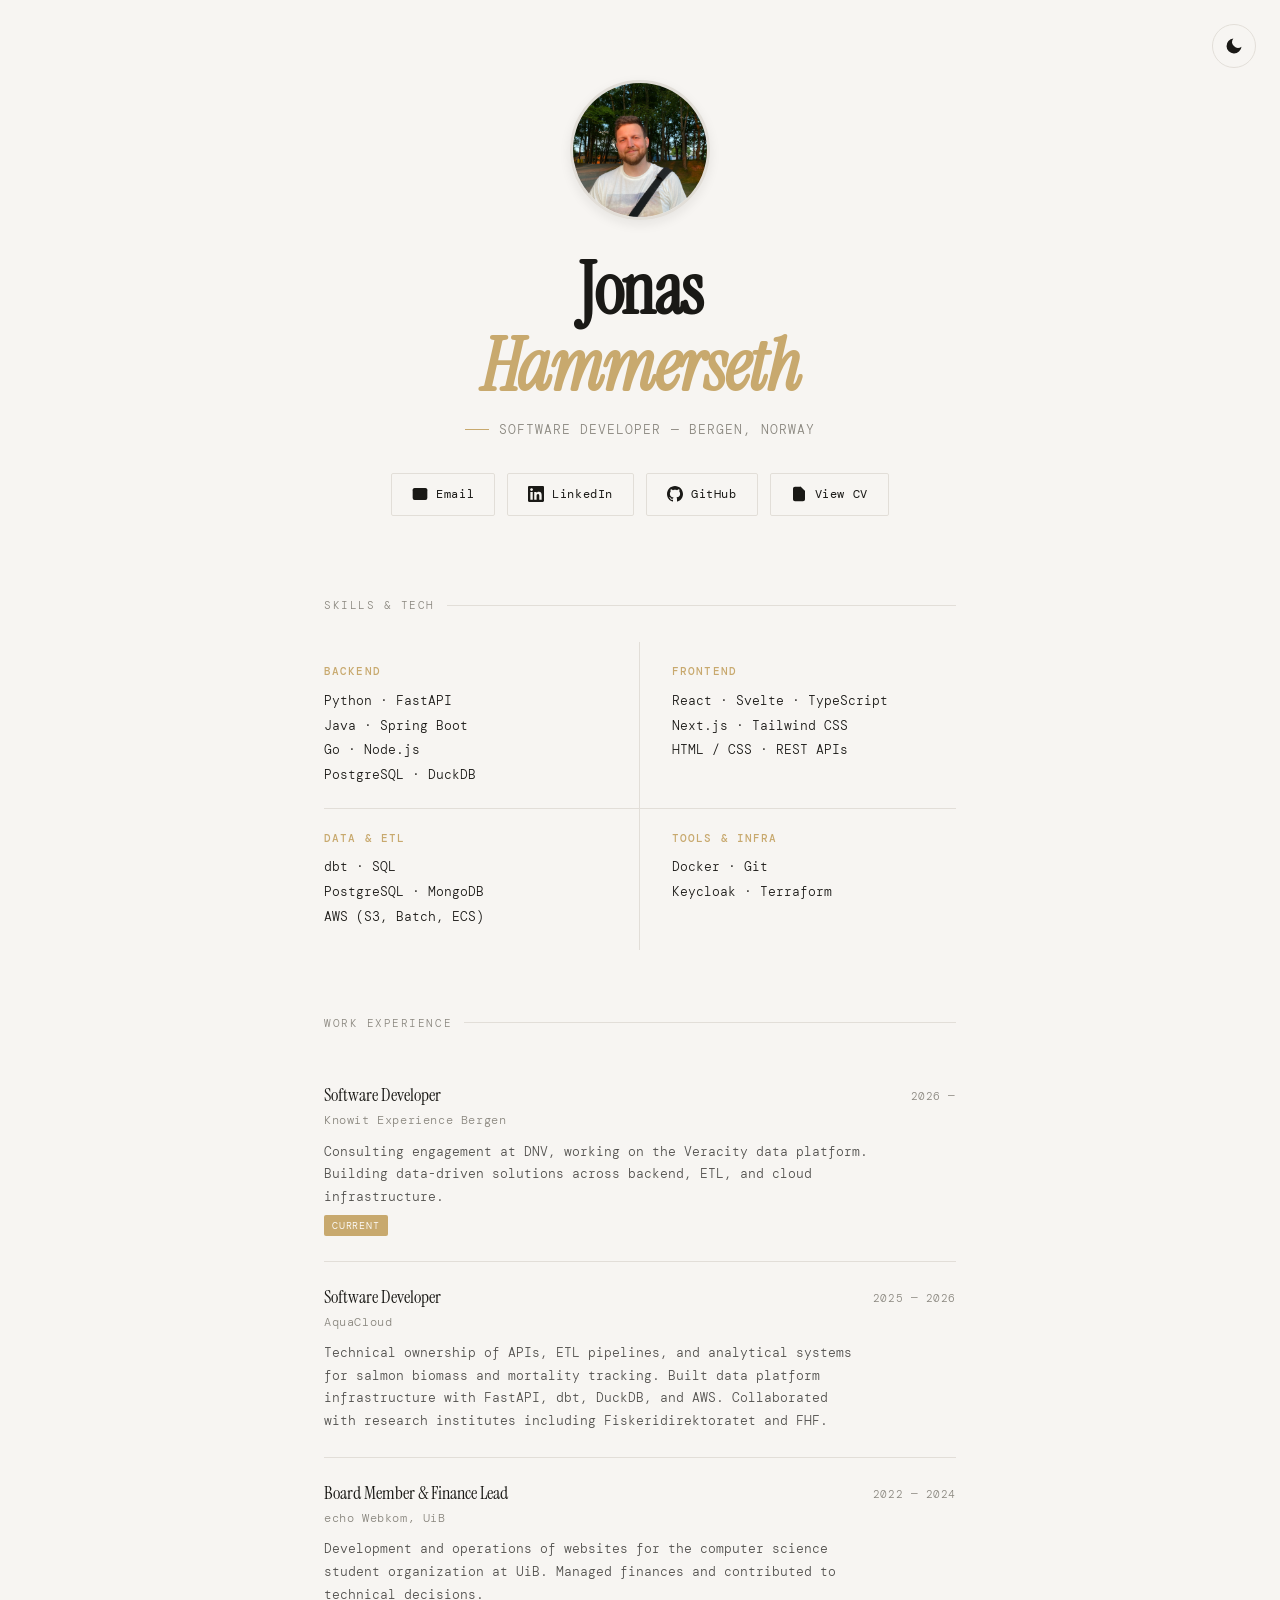
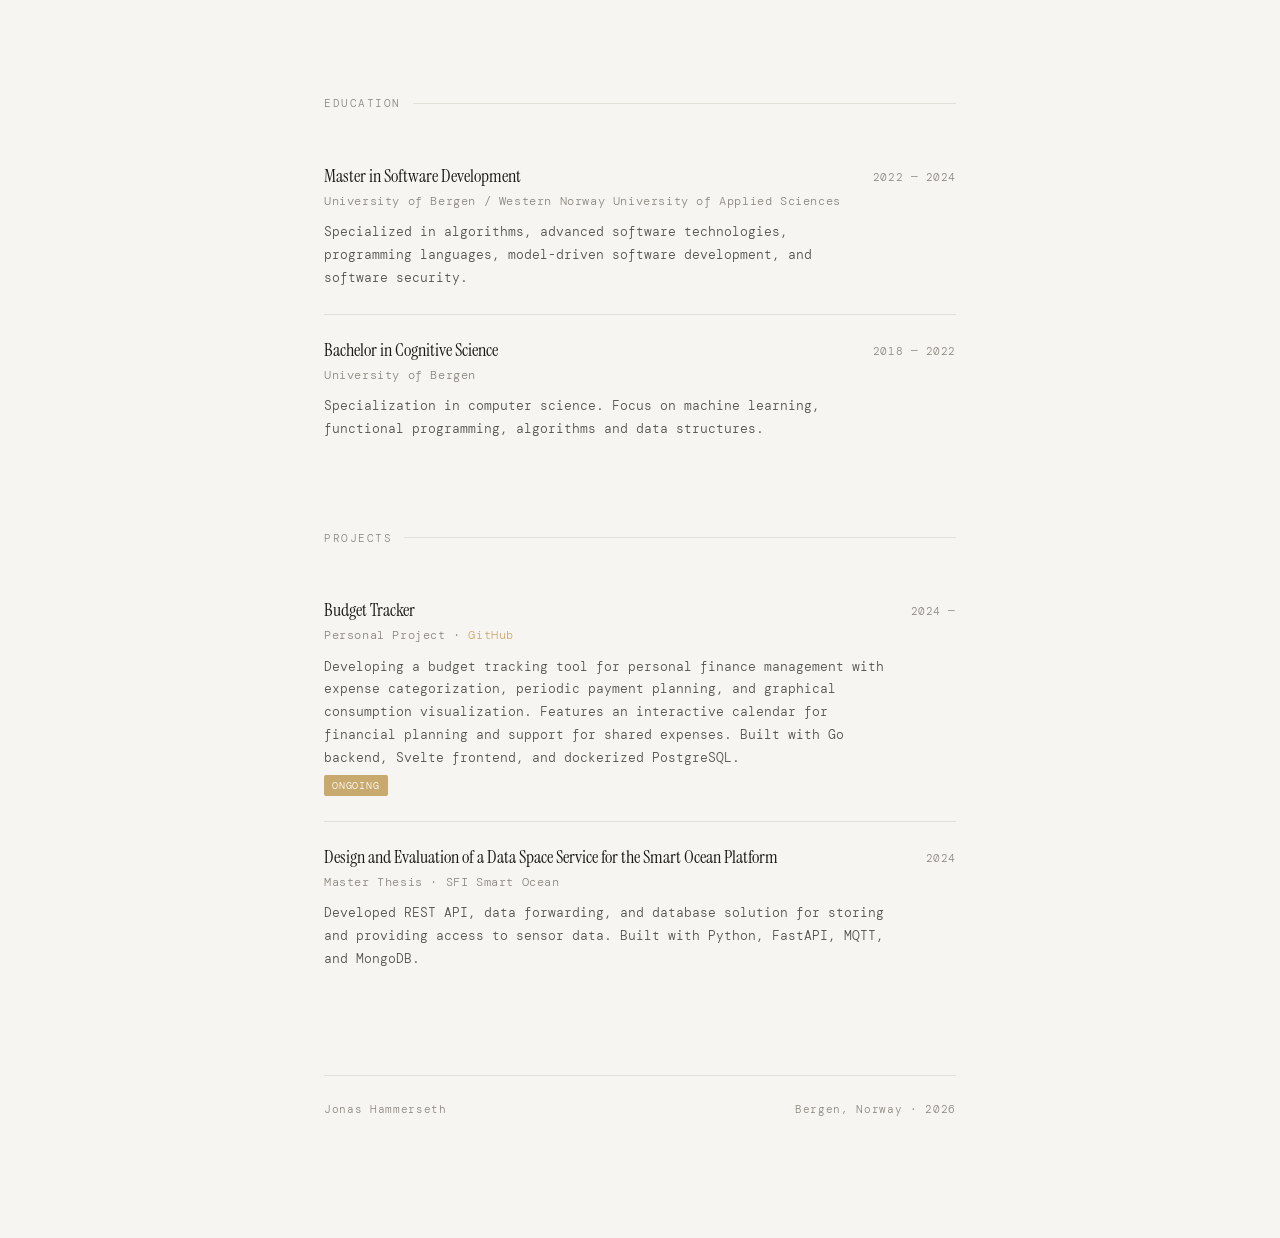
==== index.html @ 769229e8 "Initial portfolio setup - Add responsive portfolio page with dark mode - Include CV viewer page - Ad" ====
<!DOCTYPE html>
<html lang="en">
<head>
  <meta charset="UTF-8" />
  <meta name="viewport" content="width=device-width, initial-scale=1.0"/>
  <title>Jonas Hammerseth — Software Developer</title>
  <link rel="preconnect" href="https://fonts.googleapis.com">
  <link rel="preconnect" href="https://fonts.gstatic.com" crossorigin>
  <link href="https://fonts.googleapis.com/css2?family=Instrument+Serif:ital@0;1&family=DM+Mono:wght@300;400;500&display=swap" rel="stylesheet">
  <style>
    *, *::before, *::after { box-sizing: border-box; margin: 0; padding: 0; }

    :root {
      --bg: #F7F5F2;
      --ink: #1A1916;
      --muted: #8A877F;
      --accent: #C8A96E;
      --line: #E2DED8;
    }

    [data-theme="dark"] {
      --bg: #1A1916;
      --ink: #F7F5F2;
      --muted: #A8A49A;
      --accent: #D4B57F;
      --line: #2F2D28;
    }

    html { scroll-behavior: smooth; }

    body {
      background: var(--bg);
      color: var(--ink);
      font-family: 'DM Mono', monospace;
      font-weight: 300;
      font-size: 14px;
      line-height: 1.7;
      min-height: 100vh;
      transition: background 0.3s, color 0.3s;
    }

    /* ── Layout ── */
    .page {
      max-width: 680px;
      margin: 0 auto;
      padding: 80px 24px 120px;
    }

    /* ── Header ── */
    header {
      margin-bottom: 80px;
      opacity: 0;
      animation: fadeUp 0.7s ease forwards;
      text-align: center;
    }

    .profile-photo {
      width: 140px;
      height: 140px;
      border-radius: 50%;
      object-fit: cover;
      margin: 0 auto 32px;
      display: block;
      border: 3px solid var(--line);
      box-shadow: 0 4px 12px rgba(26, 25, 22, 0.08);
    }

    .name {
      font-family: 'Instrument Serif', serif;
      font-size: clamp(2.8rem, 8vw, 4.5rem);
      line-height: 1.05;
      letter-spacing: -0.02em;
      color: var(--ink);
      margin-bottom: 16px;
    }

    .name em {
      font-style: italic;
      color: var(--accent);
    }

    .tagline {
      color: var(--muted);
      font-size: 13px;
      letter-spacing: 0.08em;
      text-transform: uppercase;
    }

    .tagline span {
      display: inline-block;
      width: 24px;
      height: 1px;
      background: var(--accent);
      vertical-align: middle;
      margin: 0 10px 2px 0;
    }

    .contact-buttons {
      display: flex;
      gap: 12px;
      justify-content: center;
      flex-wrap: wrap;
      margin-top: 32px;
    }

    .contact-btn {
      text-decoration: none;
      color: var(--ink);
      background: transparent;
      border: 1px solid var(--line);
      padding: 10px 20px;
      font-size: 12px;
      letter-spacing: 0.05em;
      transition: all 0.2s;
      border-radius: 2px;
      font-family: 'DM Mono', monospace;
      font-weight: 400;
      display: flex;
      align-items: center;
      gap: 8px;
    }

    .contact-btn svg {
      width: 16px;
      height: 16px;
      fill: currentColor;
    }

    .contact-btn:hover {
      border-color: var(--accent);
      background: var(--accent);
      color: white;
    }

    /* ── Sections ── */
    section {
      margin-bottom: 64px;
      opacity: 0;
      animation: fadeUp 0.7s ease forwards;
    }

    section:nth-child(2) { animation-delay: 0.1s; }
    section:nth-child(3) { animation-delay: 0.2s; }
    section:nth-child(4) { animation-delay: 0.3s; }
    section:nth-child(5) { animation-delay: 0.4s; }
    section:nth-child(6) { animation-delay: 0.5s; }

    .section-label {
      font-size: 11px;
      letter-spacing: 0.14em;
      text-transform: uppercase;
      color: var(--muted);
      margin-bottom: 28px;
      display: flex;
      align-items: center;
      gap: 12px;
    }

    .section-label::after {
      content: '';
      flex: 1;
      height: 1px;
      background: var(--line);
    }

    /* ── Skills ── */
    .skills-grid {
      display: grid;
      grid-template-columns: 1fr 1fr;
      gap: 0;
    }

    .skill-group {
      padding: 20px 0;
      border-bottom: 1px solid var(--line);
    }

    .skill-group:nth-child(odd) {
      padding-right: 32px;
      border-right: 1px solid var(--line);
    }

    .skill-group:nth-child(even) {
      padding-left: 32px;
    }

    .skill-group:last-child,
    .skill-group:nth-last-child(2):nth-child(odd) {
      border-bottom: none;
    }

    .skill-category {
      font-size: 11px;
      letter-spacing: 0.1em;
      text-transform: uppercase;
      color: var(--accent);
      margin-bottom: 8px;
      font-weight: 500;
    }

    .skill-list {
      color: var(--ink);
      font-size: 13px;
      line-height: 1.9;
    }

    /* ── Experience ── */
    .job {
      padding: 24px 0;
      border-bottom: 1px solid var(--line);
      display: grid;
      grid-template-columns: 1fr auto;
      gap: 16px;
      align-start: start;
    }

    .job:last-child { border-bottom: none; }

    .job-title {
      font-family: 'Instrument Serif', serif;
      font-size: 1.15rem;
      color: var(--ink);
      margin-bottom: 2px;
      line-height: 1.3;
    }

    .job-company {
      color: var(--muted);
      font-size: 12px;
      letter-spacing: 0.05em;
      margin-bottom: 10px;
    }

    .job-desc {
      font-size: 13px;
      color: var(--ink);
      opacity: 0.75;
      line-height: 1.75;
    }

    .job-date {
      font-size: 11px;
      color: var(--muted);
      letter-spacing: 0.05em;
      white-space: nowrap;
      text-align: right;
      padding-top: 3px;
    }

    .job-badge {
      display: inline-block;
      font-size: 10px;
      letter-spacing: 0.08em;
      text-transform: uppercase;
      background: var(--accent);
      color: white;
      padding: 2px 8px;
      border-radius: 2px;
      margin-top: 6px;
    }

    /* ── Footer ── */
    footer {
      margin-top: 80px;
      padding-top: 24px;
      border-top: 1px solid var(--line);
      color: var(--muted);
      font-size: 11px;
      letter-spacing: 0.06em;
      display: flex;
      justify-content: space-between;
      opacity: 0;
      animation: fadeUp 0.7s ease 0.4s forwards;
    }

    /* ── Theme Toggle ── */
    .theme-toggle {
      position: fixed;
      top: 24px;
      right: 24px;
      width: 44px;
      height: 44px;
      border-radius: 50%;
      background: var(--bg);
      border: 1px solid var(--line);
      cursor: pointer;
      display: flex;
      align-items: center;
      justify-content: center;
      transition: all 0.3s;
      z-index: 1000;
    }

    .theme-toggle:hover {
      border-color: var(--accent);
      background: var(--accent);
    }

    .theme-toggle svg {
      width: 20px;
      height: 20px;
      transition: fill 0.3s, stroke 0.3s;
    }

    .theme-toggle .sun {
      stroke: var(--ink);
      fill: none;
    }

    .theme-toggle .moon {
      fill: var(--ink);
      stroke: none;
    }

    .theme-toggle:hover .sun {
      stroke: white;
    }

    .theme-toggle:hover .moon {
      fill: white;
    }

    .theme-toggle .sun { display: none; }
    .theme-toggle .moon { display: block; }

    [data-theme="dark"] .theme-toggle .sun { display: block; }
    [data-theme="dark"] .theme-toggle .moon { display: none; }

    /* ── Animation ── */
    @keyframes fadeUp {
      from { opacity: 0; transform: translateY(16px); }
      to   { opacity: 1; transform: translateY(0); }
    }

    /* ── Responsive ── */
    @media (max-width: 520px) {
      .skills-grid { grid-template-columns: 1fr; }
      .skill-group:nth-child(odd) { border-right: none; padding-right: 0; }
      .skill-group:nth-child(even) { padding-left: 0; }
      .skill-group:nth-last-child(2) { border-bottom: 1px solid var(--line); }
      .job { grid-template-columns: 1fr; }
      .job-date { text-align: left; }
    }
  </style>
</head>
<body>
<button class="theme-toggle" aria-label="Toggle theme">
  <svg class="sun" viewBox="0 0 24 24" fill="none" stroke-width="2" stroke-linecap="round">
    <circle cx="12" cy="12" r="5"/>
    <line x1="12" y1="1" x2="12" y2="3"/>
    <line x1="12" y1="21" x2="12" y2="23"/>
    <line x1="4.22" y1="4.22" x2="5.64" y2="5.64"/>
    <line x1="18.36" y1="18.36" x2="19.78" y2="19.78"/>
    <line x1="1" y1="12" x2="3" y2="12"/>
    <line x1="21" y1="12" x2="23" y2="12"/>
    <line x1="4.22" y1="19.78" x2="5.64" y2="18.36"/>
    <line x1="18.36" y1="5.64" x2="19.78" y2="4.22"/>
  </svg>
  <svg class="moon" viewBox="0 0 24 24" fill="none">
    <path d="M21 12.79A9 9 0 1 1 11.21 3 7 7 0 0 0 21 12.79z"/>
  </svg>
</button>
<div class="page">

  <header>
    <img src="profile.jpg" alt="Jonas Hammerseth" class="profile-photo">
    <h1 class="name">Jonas<br><em>Hammerseth</em></h1>
    <p class="tagline"><span></span>Software Developer — Bergen, Norway</p>
    <div class="contact-buttons">
      <a href="mailto:jkhammerseth@gmail.com" class="contact-btn">
        <svg viewBox="0 0 24 24" fill="none" stroke="currentColor" stroke-width="2" stroke-linecap="round" stroke-linejoin="round">
          <path d="M4 4h16c1.1 0 2 .9 2 2v12c0 1.1-.9 2-2 2H4c-1.1 0-2-.9-2-2V6c0-1.1.9-2 2-2z"/>
          <polyline points="22,6 12,13 2,6"/>
        </svg>
        Email
      </a>
      <a href="https://linkedin.com/in/jonas-hammerseth-645684163/" target="_blank" class="contact-btn">
        <svg viewBox="0 0 24 24">
          <path d="M20.447 20.452h-3.554v-5.569c0-1.328-.027-3.037-1.852-3.037-1.853 0-2.136 1.445-2.136 2.939v5.667H9.351V9h3.414v1.561h.046c.477-.9 1.637-1.85 3.37-1.85 3.601 0 4.267 2.37 4.267 5.455v6.286zM5.337 7.433c-1.144 0-2.063-.926-2.063-2.065 0-1.138.92-2.063 2.063-2.063 1.14 0 2.064.925 2.064 2.063 0 1.139-.925 2.065-2.064 2.065zm1.782 13.019H3.555V9h3.564v11.452zM22.225 0H1.771C.792 0 0 .774 0 1.729v20.542C0 23.227.792 24 1.771 24h20.451C23.2 24 24 23.227 24 22.271V1.729C24 .774 23.2 0 22.222 0h.003z"/>
        </svg>
        LinkedIn
      </a>
      <a href="https://github.com/jkhammerseth" target="_blank" class="contact-btn">
        <svg viewBox="0 0 24 24">
          <path d="M12 0c-6.626 0-12 5.373-12 12 0 5.302 3.438 9.8 8.207 11.387.599.111.793-.261.793-.577v-2.234c-3.338.726-4.033-1.416-4.033-1.416-.546-1.387-1.333-1.756-1.333-1.756-1.089-.745.083-.729.083-.729 1.205.084 1.839 1.237 1.839 1.237 1.07 1.834 2.807 1.304 3.492.997.107-.775.418-1.305.762-1.604-2.665-.305-5.467-1.334-5.467-5.931 0-1.311.469-2.381 1.236-3.221-.124-.303-.535-1.524.117-3.176 0 0 1.008-.322 3.301 1.23.957-.266 1.983-.399 3.003-.404 1.02.005 2.047.138 3.006.404 2.291-1.552 3.297-1.23 3.297-1.23.653 1.653.242 2.874.118 3.176.77.84 1.235 1.911 1.235 3.221 0 4.609-2.807 5.624-5.479 5.921.43.372.823 1.102.823 2.222v3.293c0 .319.192.694.801.576 4.765-1.589 8.199-6.086 8.199-11.386 0-6.627-5.373-12-12-12z"/>
        </svg>
        GitHub
      </a>
      <a href="cv.html" class="contact-btn">
        <svg viewBox="0 0 24 24" fill="none" stroke="currentColor" stroke-width="2" stroke-linecap="round" stroke-linejoin="round">
          <path d="M14 2H6a2 2 0 0 0-2 2v16a2 2 0 0 0 2 2h12a2 2 0 0 0 2-2V8z"/>
          <polyline points="14 2 14 8 20 8"/>
          <line x1="16" y1="13" x2="8" y2="13"/>
          <line x1="16" y1="17" x2="8" y2="17"/>
          <line x1="12" y1="9" x2="8" y2="9"/>
        </svg>
        View CV
      </a>
    </div>
  </header>

  <!-- Skills -->
  <section>
    <p class="section-label">Skills & Tech</p>
    <div class="skills-grid">
      <div class="skill-group">
        <p class="skill-category">Backend</p>
        <p class="skill-list">Python · FastAPI<br>Java · Spring Boot<br>Go · Node.js<br>PostgreSQL · DuckDB</p>
      </div>
      <div class="skill-group">
        <p class="skill-category">Frontend</p>
        <p class="skill-list">React · Svelte · TypeScript<br>Next.js · Tailwind CSS<br>HTML / CSS · REST APIs</p>
      </div>
      <div class="skill-group">
        <p class="skill-category">Data & ETL</p>
        <p class="skill-list">dbt · SQL<br>PostgreSQL · MongoDB<br>AWS (S3, Batch, ECS)</p>
      </div>
      <div class="skill-group">
        <p class="skill-category">Tools & Infra</p>
        <p class="skill-list">Docker · Git<br>Keycloak · Terraform <br></p>
      </div>
    </div>
  </section>

  <!-- Experience -->
  <section>
    <p class="section-label">Work Experience</p>

    <div class="job">
      <div>
        <p class="job-title">Software Developer</p>
        <p class="job-company">Knowit Experience Bergen</p>
        <p class="job-desc">Consulting engagement at DNV, working on the Veracity data platform. Building data-driven solutions across backend, ETL, and cloud infrastructure.</p>
        <span class="job-badge">Current</span>
      </div>
      <p class="job-date">2026 —</p>
    </div>

    <div class="job">
      <div>
        <p class="job-title">Software Developer</p>
        <p class="job-company">AquaCloud</p>
        <p class="job-desc">Technical ownership of APIs, ETL pipelines, and analytical systems for salmon biomass and mortality tracking. Built data platform infrastructure with FastAPI, dbt, DuckDB, and AWS. Collaborated with research institutes including Fiskeridirektoratet and FHF.</p>
      </div>
      <p class="job-date">2025 — 2026</p>
    </div>

    <div class="job">
      <div>
        <p class="job-title">Board Member & Finance Lead</p>
        <p class="job-company">echo Webkom, UiB</p>
        <p class="job-desc">Development and operations of websites for the computer science student organization at UiB. Managed finances and contributed to technical decisions.</p>
      </div>
      <p class="job-date">2022 — 2024</p>
    </div>

  </section>

  <!-- Education -->
  <section>
    <p class="section-label">Education</p>

    <div class="job">
      <div>
        <p class="job-title">Master in Software Development</p>
        <p class="job-company">University of Bergen / Western Norway University of Applied Sciences</p>
        <p class="job-desc">Specialized in algorithms, advanced software technologies, programming languages, model-driven software development, and software security.</p>
      </div>
      <p class="job-date">2022 — 2024</p>
    </div>

    <div class="job">
      <div>
        <p class="job-title">Bachelor in Cognitive Science</p>
        <p class="job-company">University of Bergen</p>
        <p class="job-desc">Specialization in computer science. Focus on machine learning, functional programming, algorithms and data structures.</p>
      </div>
      <p class="job-date">2018 — 2022</p>
    </div>

  </section>

  <!-- Projects -->
  <section>
    <p class="section-label">Projects</p>

    <div class="job">
      <div>
        <p class="job-title">Budget Tracker</p>
        <p class="job-company">Personal Project · <a href="https://github.com/jkhammerseth/budget-tracker" target="_blank" style="color: var(--accent); text-decoration: none;">GitHub</a></p>
        <p class="job-desc">Developing a budget tracking tool for personal finance management with expense categorization, periodic payment planning, and graphical consumption visualization. Features an interactive calendar for financial planning and support for shared expenses. Built with Go backend, Svelte frontend, and dockerized PostgreSQL.</p>
        <span class="job-badge">Ongoing</span>
      </div>
      <p class="job-date">2024 —</p>
    </div>

    <div class="job">
      <div>
        <p class="job-title">Design and Evaluation of a Data Space Service for the Smart Ocean Platform</p>
        <p class="job-company">Master Thesis · SFI Smart Ocean</p>
        <p class="job-desc">Developed REST API, data forwarding, and database solution for storing and providing access to sensor data. Built with Python, FastAPI, MQTT, and MongoDB.</p>
      </div>
      <p class="job-date">2024</p>
    </div>

  </section>

  <footer>
    <span>Jonas Hammerseth</span>
    <span>Bergen, Norway · 2026</span>
  </footer>

</div>

<script>
  // Theme toggle functionality
  const themeToggle = document.querySelector('.theme-toggle');
  const htmlElement = document.documentElement;

  // Check for saved theme preference or default to light mode
  const currentTheme = localStorage.getItem('theme') || 'light';
  htmlElement.setAttribute('data-theme', currentTheme);

  themeToggle.addEventListener('click', () => {
    const theme = htmlElement.getAttribute('data-theme');
    const newTheme = theme === 'light' ? 'dark' : 'light';

    htmlElement.setAttribute('data-theme', newTheme);
    localStorage.setItem('theme', newTheme);
  });
</script>
</body>
</html>
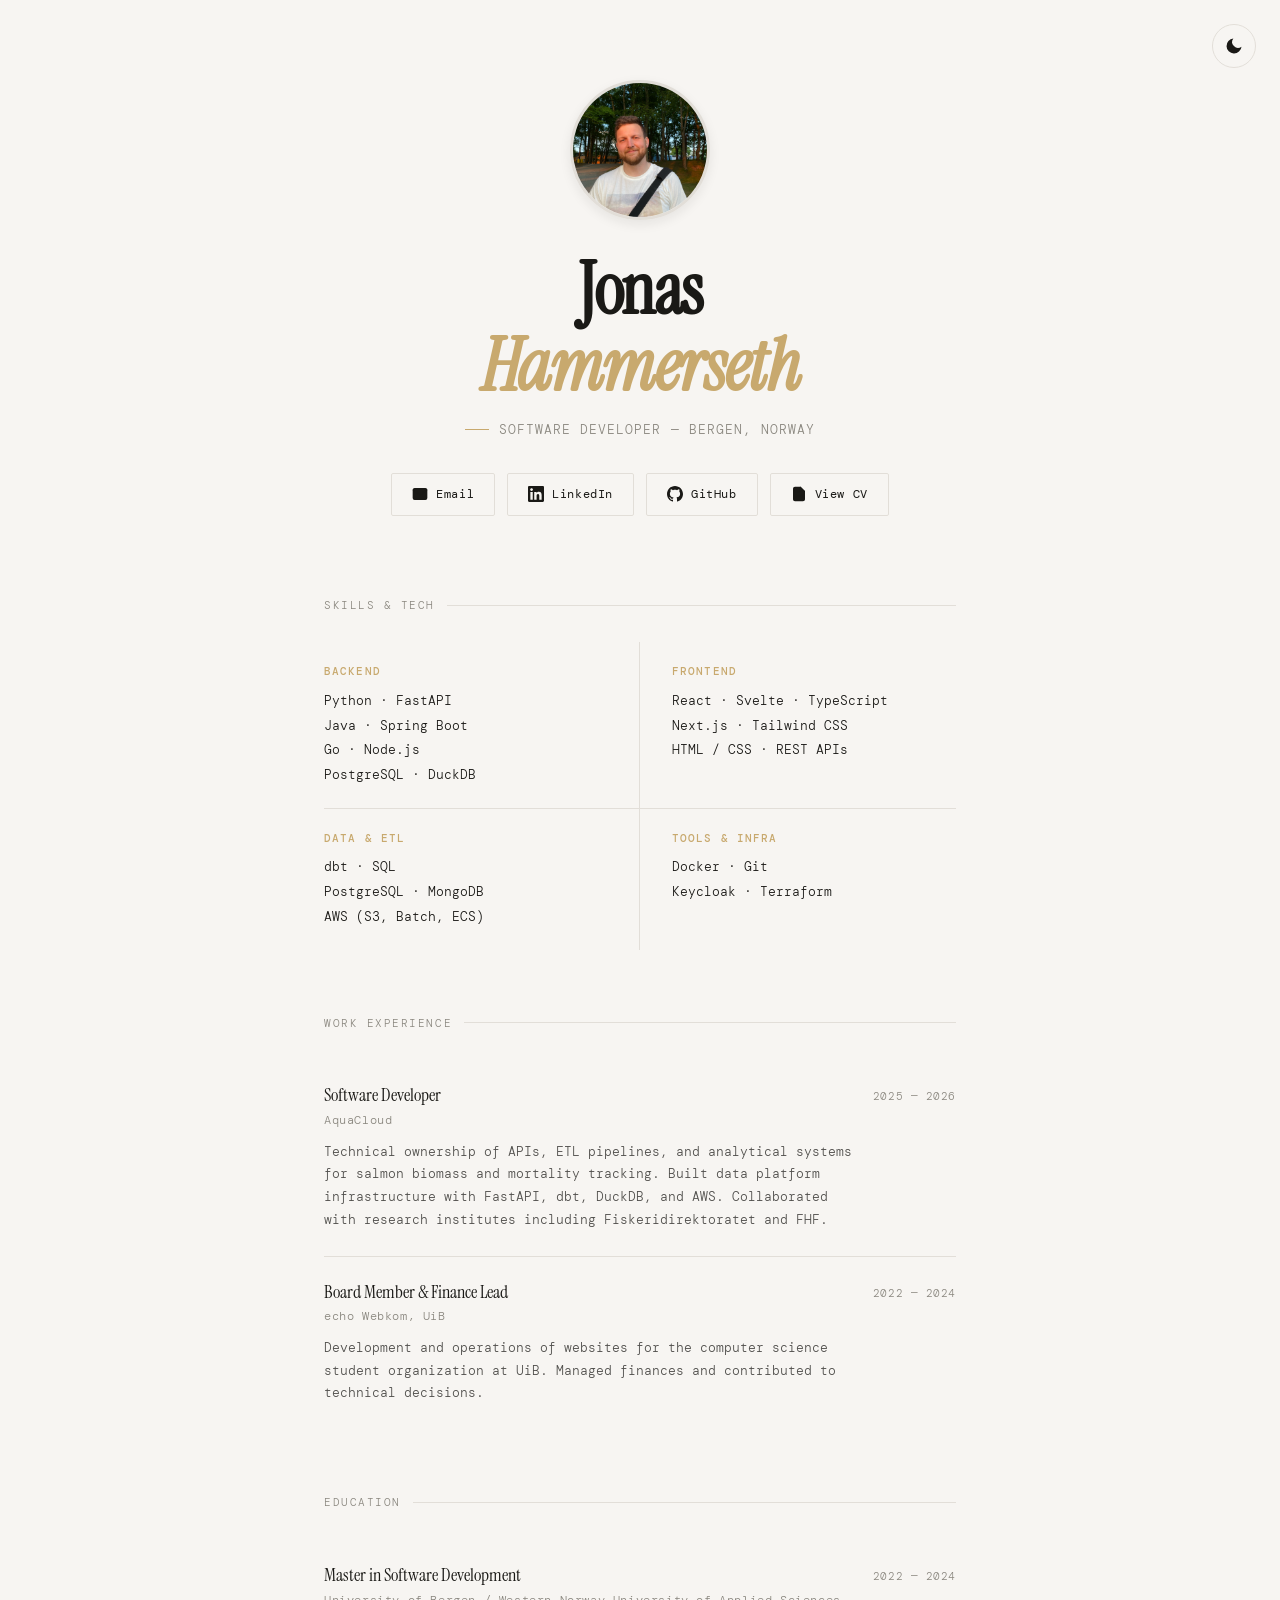
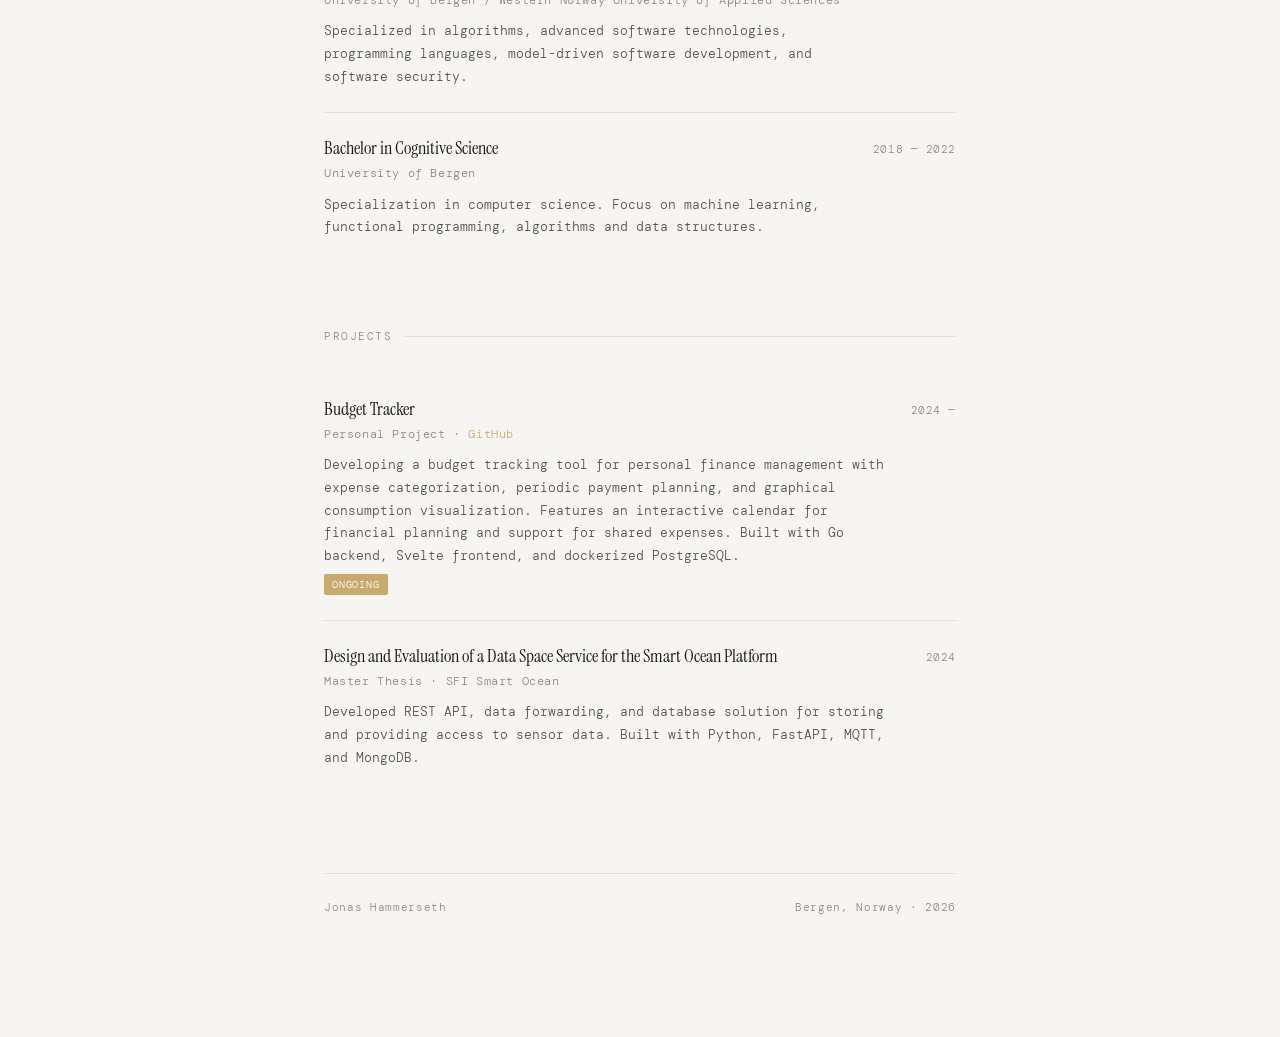
==== commit 46dceebd: "Remove Knowit position until start date" ====
--- a/index.html
+++ b/index.html
@@ -429,16 +429,6 @@
     <div class="job">
       <div>
         <p class="job-title">Software Developer</p>
-        <p class="job-company">Knowit Experience Bergen</p>
-        <p class="job-desc">Consulting engagement at DNV, working on the Veracity data platform. Building data-driven solutions across backend, ETL, and cloud infrastructure.</p>
-        <span class="job-badge">Current</span>
-      </div>
-      <p class="job-date">2026 —</p>
-    </div>
-
-    <div class="job">
-      <div>
-        <p class="job-title">Software Developer</p>
         <p class="job-company">AquaCloud</p>
         <p class="job-desc">Technical ownership of APIs, ETL pipelines, and analytical systems for salmon biomass and mortality tracking. Built data platform infrastructure with FastAPI, dbt, DuckDB, and AWS. Collaborated with research institutes including Fiskeridirektoratet and FHF.</p>
       </div>
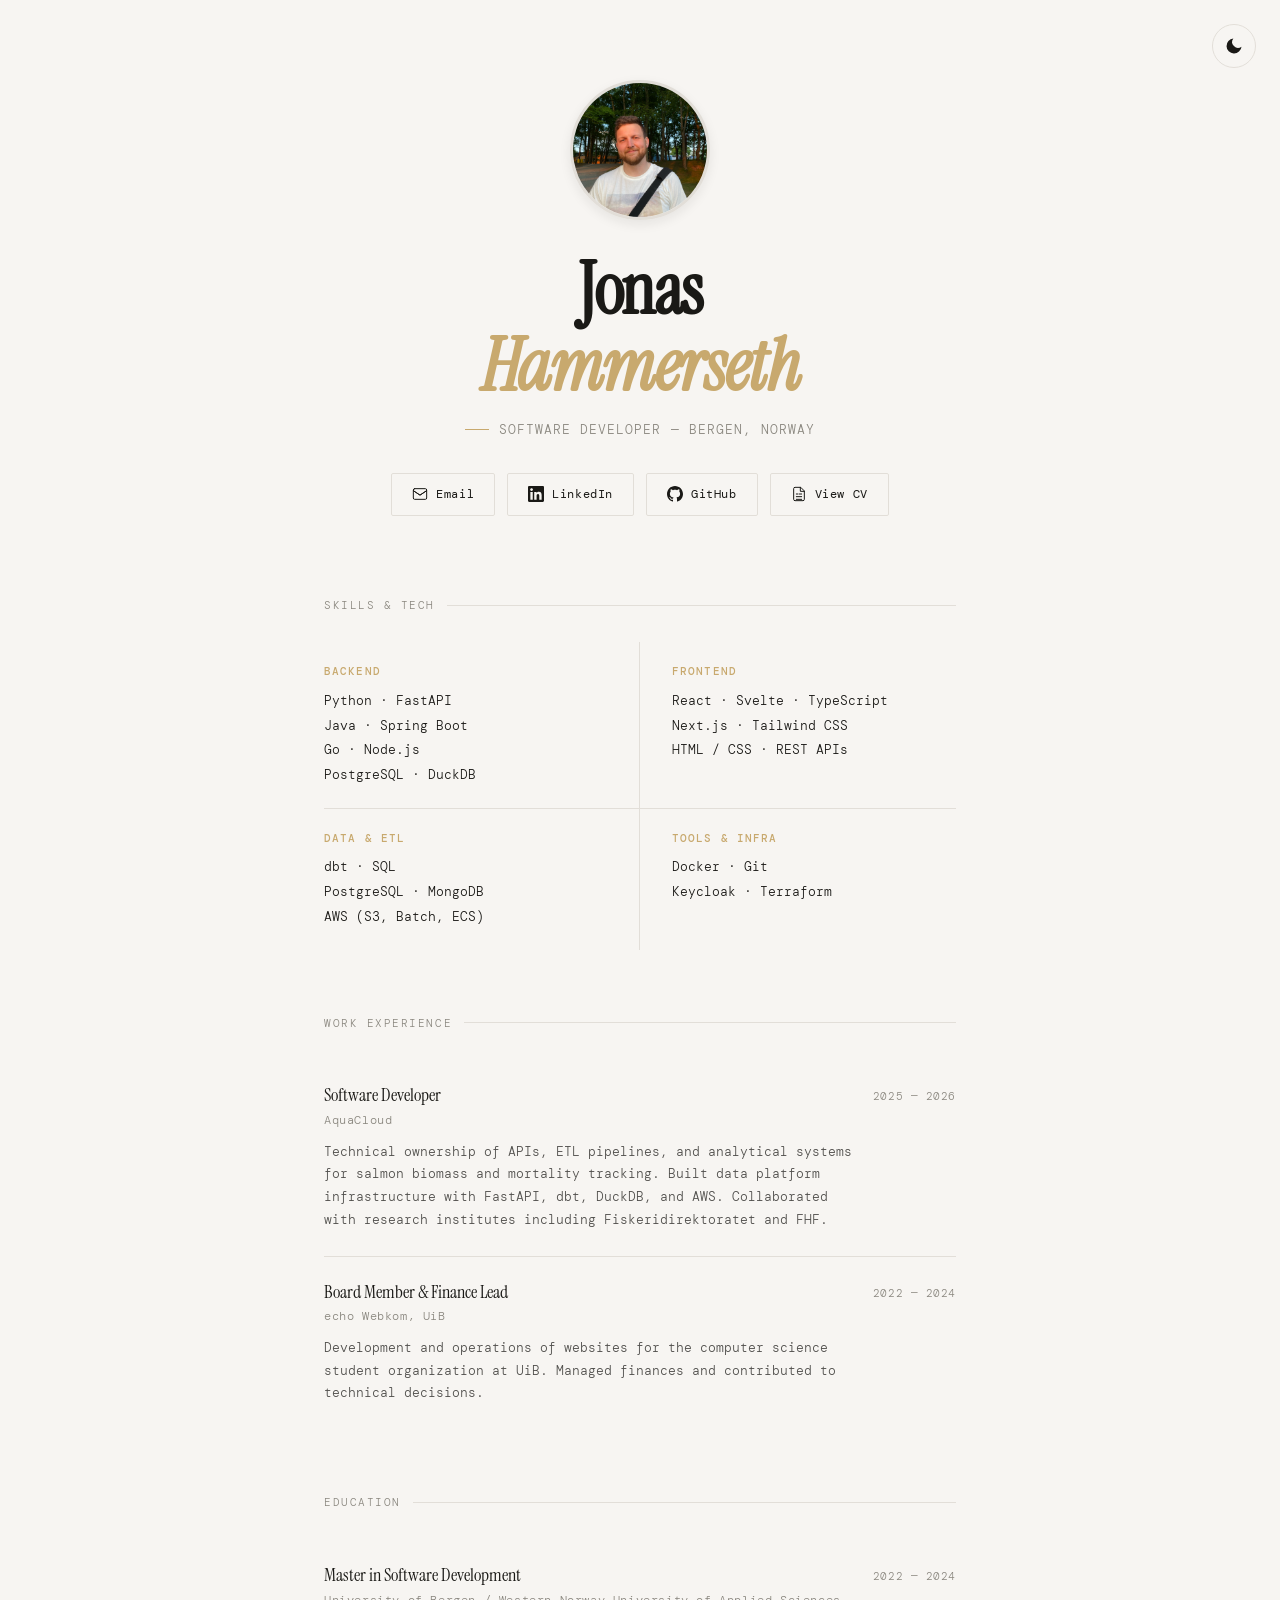
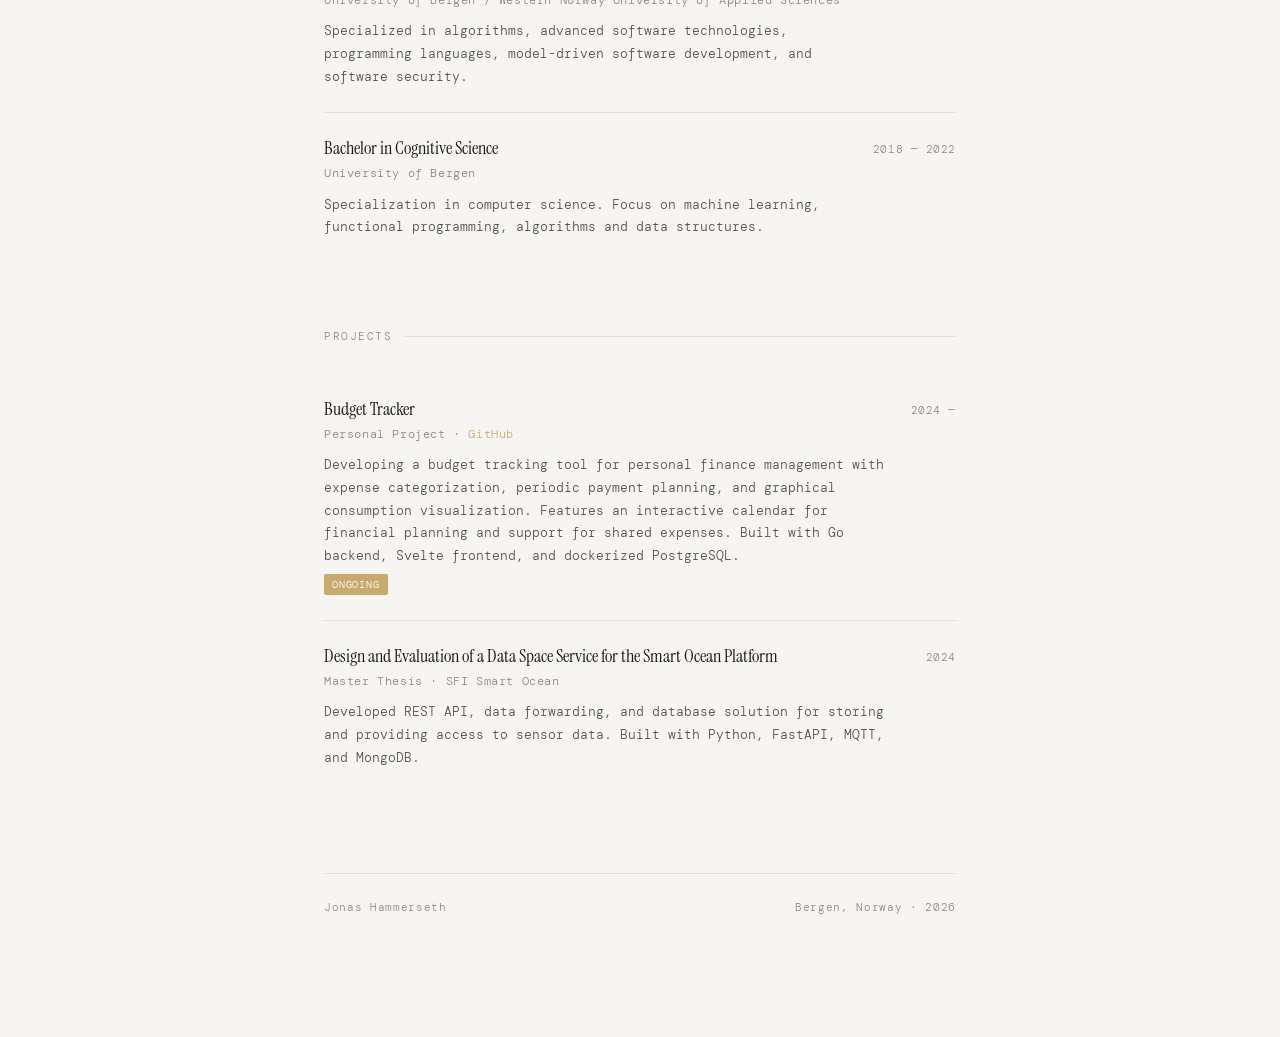
==== commit f6de35ee: "detail svg icons" ====
--- a/index.html
+++ b/index.html
@@ -123,7 +123,19 @@
     .contact-btn svg {
       width: 16px;
       height: 16px;
+    }
+
+    /* LinkedIn and GitHub use fill */
+    .contact-btn:nth-child(2) svg,
+    .contact-btn:nth-child(3) svg {
       fill: currentColor;
+    }
+
+    /* Email and CV use stroke */
+    .contact-btn:nth-child(1) svg,
+    .contact-btn:nth-child(4) svg {
+      fill: none;
+      stroke: currentColor;
     }
 
     .contact-btn:hover {
@@ -368,9 +380,10 @@
     <p class="tagline"><span></span>Software Developer — Bergen, Norway</p>
     <div class="contact-buttons">
       <a href="mailto:jkhammerseth@gmail.com" class="contact-btn">
-        <svg viewBox="0 0 24 24" fill="none" stroke="currentColor" stroke-width="2" stroke-linecap="round" stroke-linejoin="round">
-          <path d="M4 4h16c1.1 0 2 .9 2 2v12c0 1.1-.9 2-2 2H4c-1.1 0-2-.9-2-2V6c0-1.1.9-2 2-2z"/>
-          <polyline points="22,6 12,13 2,6"/>
+        <svg viewBox="0 0 24 24" fill="none" stroke="currentColor" stroke-width="1.5" stroke-linecap="round" stroke-linejoin="round">
+          <rect x="2" y="4" width="20" height="16" rx="2"/>
+          <path d="M2 7l9.5 6.5a1 1 0 0 0 1 0L22 7"/>
+          <path d="M2 7l10 6.5L22 7"/>
         </svg>
         Email
       </a>
@@ -387,12 +400,13 @@
         GitHub
       </a>
       <a href="cv.html" class="contact-btn">
-        <svg viewBox="0 0 24 24" fill="none" stroke="currentColor" stroke-width="2" stroke-linecap="round" stroke-linejoin="round">
+        <svg viewBox="0 0 24 24" fill="none" stroke="currentColor" stroke-width="1.5" stroke-linecap="round" stroke-linejoin="round">
           <path d="M14 2H6a2 2 0 0 0-2 2v16a2 2 0 0 0 2 2h12a2 2 0 0 0 2-2V8z"/>
           <polyline points="14 2 14 8 20 8"/>
-          <line x1="16" y1="13" x2="8" y2="13"/>
-          <line x1="16" y1="17" x2="8" y2="17"/>
-          <line x1="12" y1="9" x2="8" y2="9"/>
+          <line x1="10" y1="12" x2="8" y2="12"/>
+          <line x1="16" y1="12" x2="12" y2="12"/>
+          <line x1="16" y1="16" x2="8" y2="16"/>
+          <line x1="16" y1="20" x2="8" y2="20"/>
         </svg>
         View CV
       </a>
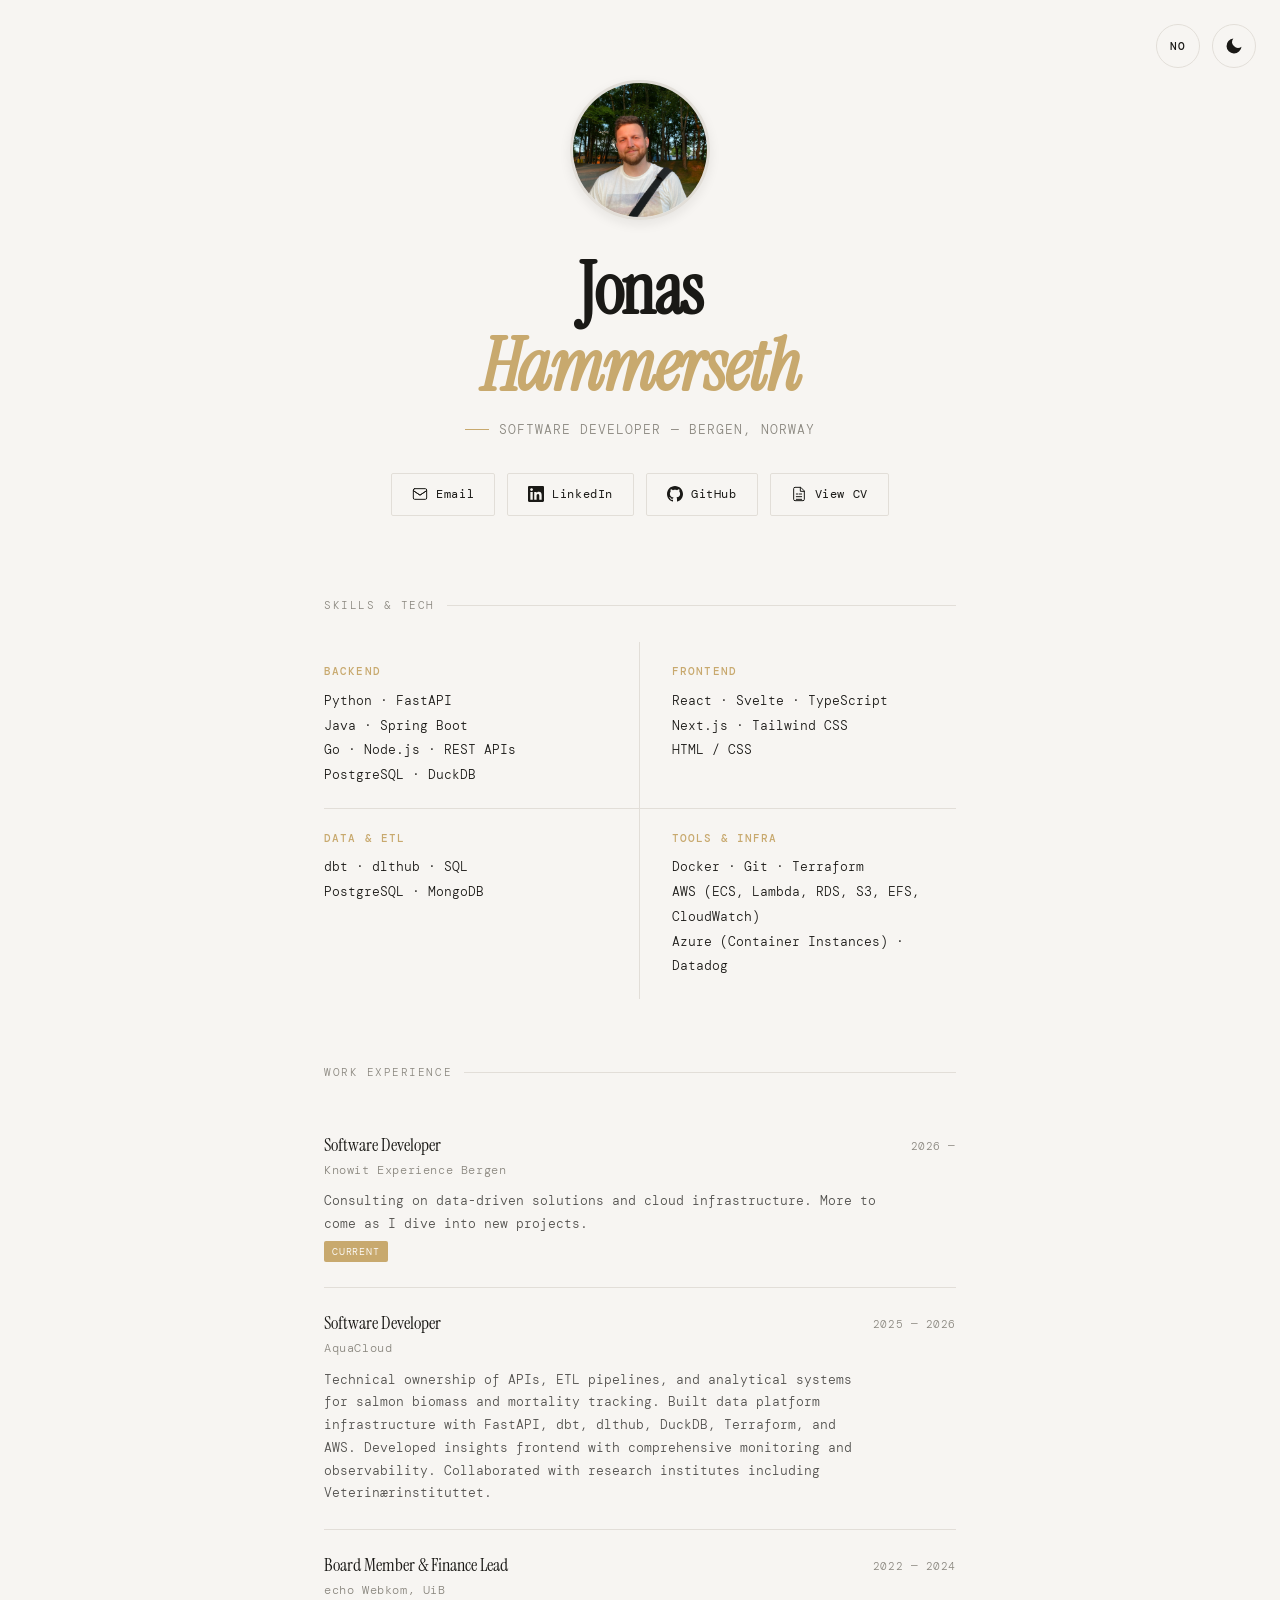
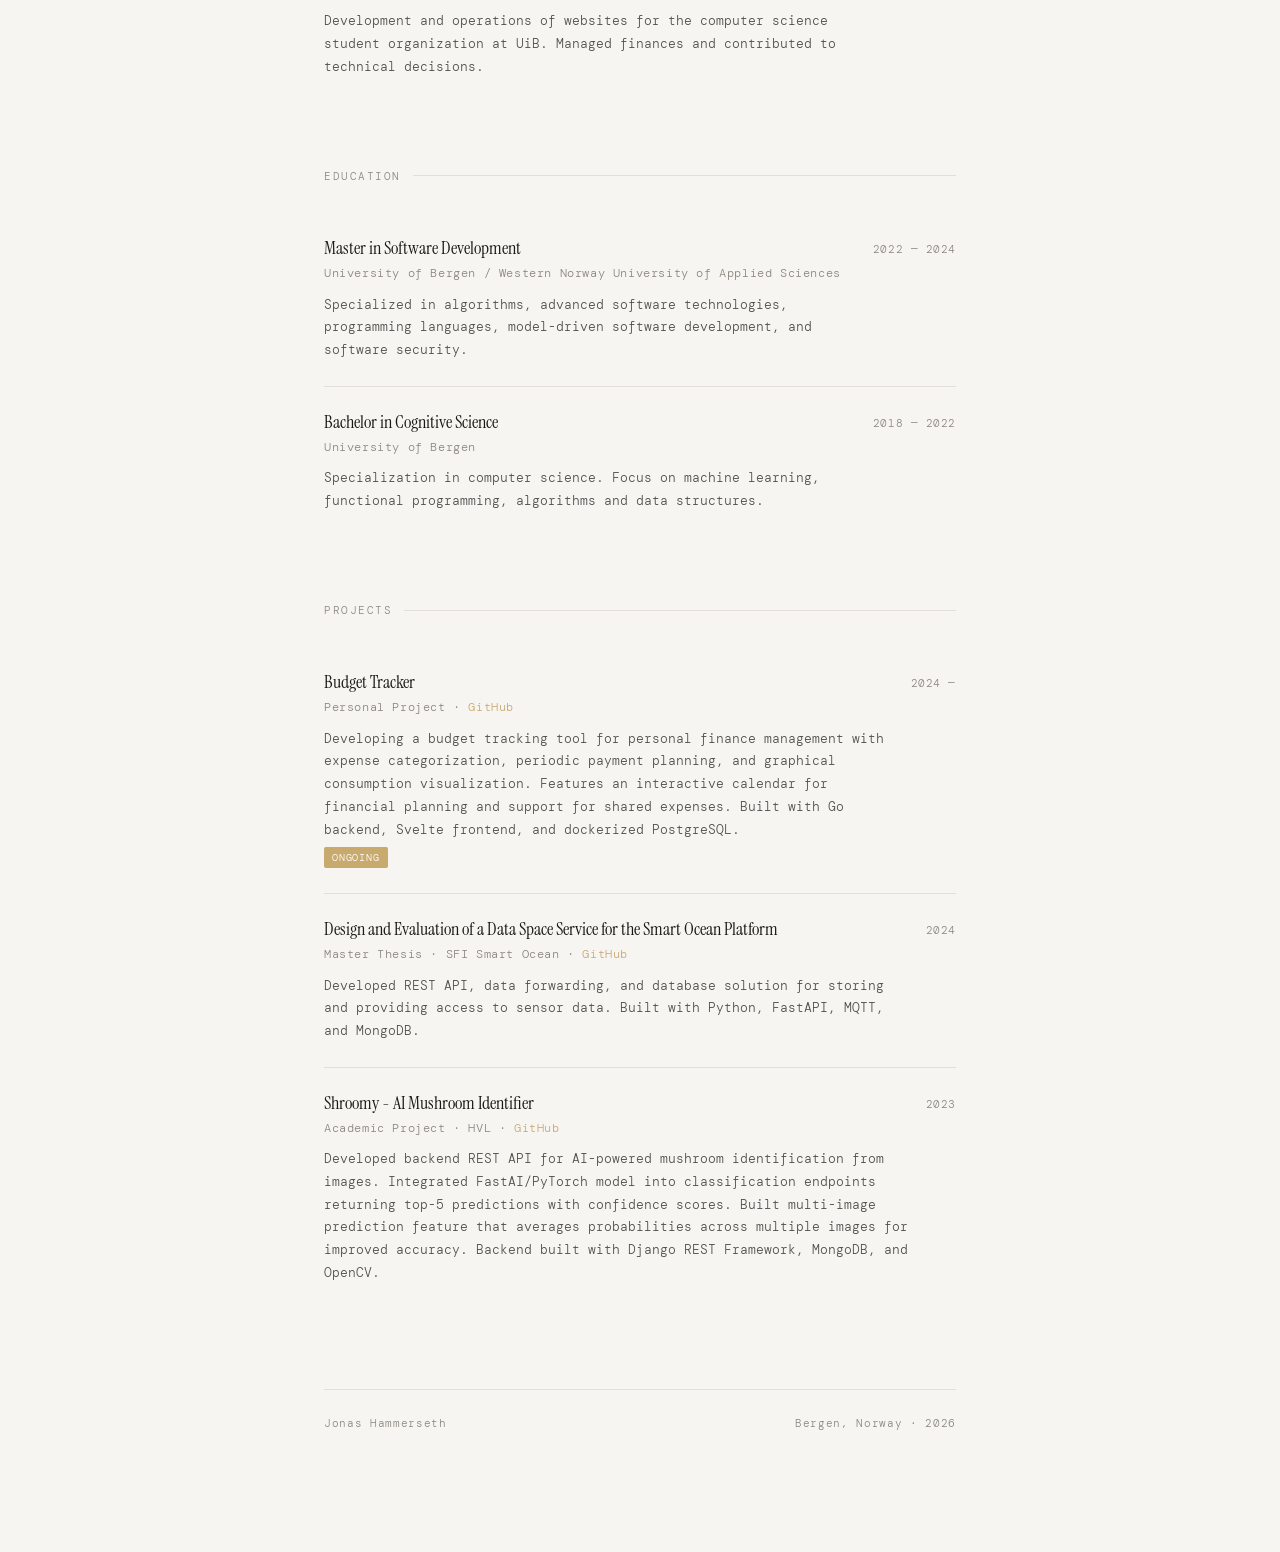
==== commit b380cace: "added prosject, translation toggle etc" ====
--- a/index.html
+++ b/index.html
@@ -7,353 +7,7 @@
   <link rel="preconnect" href="https://fonts.googleapis.com">
   <link rel="preconnect" href="https://fonts.gstatic.com" crossorigin>
   <link href="https://fonts.googleapis.com/css2?family=Instrument+Serif:ital@0;1&family=DM+Mono:wght@300;400;500&display=swap" rel="stylesheet">
-  <style>
-    *, *::before, *::after { box-sizing: border-box; margin: 0; padding: 0; }
-
-    :root {
-      --bg: #F7F5F2;
-      --ink: #1A1916;
-      --muted: #8A877F;
-      --accent: #C8A96E;
-      --line: #E2DED8;
-    }
-
-    [data-theme="dark"] {
-      --bg: #1A1916;
-      --ink: #F7F5F2;
-      --muted: #A8A49A;
-      --accent: #D4B57F;
-      --line: #2F2D28;
-    }
-
-    html { scroll-behavior: smooth; }
-
-    body {
-      background: var(--bg);
-      color: var(--ink);
-      font-family: 'DM Mono', monospace;
-      font-weight: 300;
-      font-size: 14px;
-      line-height: 1.7;
-      min-height: 100vh;
-      transition: background 0.3s, color 0.3s;
-    }
-
-    /* ── Layout ── */
-    .page {
-      max-width: 680px;
-      margin: 0 auto;
-      padding: 80px 24px 120px;
-    }
-
-    /* ── Header ── */
-    header {
-      margin-bottom: 80px;
-      opacity: 0;
-      animation: fadeUp 0.7s ease forwards;
-      text-align: center;
-    }
-
-    .profile-photo {
-      width: 140px;
-      height: 140px;
-      border-radius: 50%;
-      object-fit: cover;
-      margin: 0 auto 32px;
-      display: block;
-      border: 3px solid var(--line);
-      box-shadow: 0 4px 12px rgba(26, 25, 22, 0.08);
-    }
-
-    .name {
-      font-family: 'Instrument Serif', serif;
-      font-size: clamp(2.8rem, 8vw, 4.5rem);
-      line-height: 1.05;
-      letter-spacing: -0.02em;
-      color: var(--ink);
-      margin-bottom: 16px;
-    }
-
-    .name em {
-      font-style: italic;
-      color: var(--accent);
-    }
-
-    .tagline {
-      color: var(--muted);
-      font-size: 13px;
-      letter-spacing: 0.08em;
-      text-transform: uppercase;
-    }
-
-    .tagline span {
-      display: inline-block;
-      width: 24px;
-      height: 1px;
-      background: var(--accent);
-      vertical-align: middle;
-      margin: 0 10px 2px 0;
-    }
-
-    .contact-buttons {
-      display: flex;
-      gap: 12px;
-      justify-content: center;
-      flex-wrap: wrap;
-      margin-top: 32px;
-    }
-
-    .contact-btn {
-      text-decoration: none;
-      color: var(--ink);
-      background: transparent;
-      border: 1px solid var(--line);
-      padding: 10px 20px;
-      font-size: 12px;
-      letter-spacing: 0.05em;
-      transition: all 0.2s;
-      border-radius: 2px;
-      font-family: 'DM Mono', monospace;
-      font-weight: 400;
-      display: flex;
-      align-items: center;
-      gap: 8px;
-    }
-
-    .contact-btn svg {
-      width: 16px;
-      height: 16px;
-    }
-
-    /* LinkedIn and GitHub use fill */
-    .contact-btn:nth-child(2) svg,
-    .contact-btn:nth-child(3) svg {
-      fill: currentColor;
-    }
-
-    /* Email and CV use stroke */
-    .contact-btn:nth-child(1) svg,
-    .contact-btn:nth-child(4) svg {
-      fill: none;
-      stroke: currentColor;
-    }
-
-    .contact-btn:hover {
-      border-color: var(--accent);
-      background: var(--accent);
-      color: white;
-    }
-
-    /* ── Sections ── */
-    section {
-      margin-bottom: 64px;
-      opacity: 0;
-      animation: fadeUp 0.7s ease forwards;
-    }
-
-    section:nth-child(2) { animation-delay: 0.1s; }
-    section:nth-child(3) { animation-delay: 0.2s; }
-    section:nth-child(4) { animation-delay: 0.3s; }
-    section:nth-child(5) { animation-delay: 0.4s; }
-    section:nth-child(6) { animation-delay: 0.5s; }
-
-    .section-label {
-      font-size: 11px;
-      letter-spacing: 0.14em;
-      text-transform: uppercase;
-      color: var(--muted);
-      margin-bottom: 28px;
-      display: flex;
-      align-items: center;
-      gap: 12px;
-    }
-
-    .section-label::after {
-      content: '';
-      flex: 1;
-      height: 1px;
-      background: var(--line);
-    }
-
-    /* ── Skills ── */
-    .skills-grid {
-      display: grid;
-      grid-template-columns: 1fr 1fr;
-      gap: 0;
-    }
-
-    .skill-group {
-      padding: 20px 0;
-      border-bottom: 1px solid var(--line);
-    }
-
-    .skill-group:nth-child(odd) {
-      padding-right: 32px;
-      border-right: 1px solid var(--line);
-    }
-
-    .skill-group:nth-child(even) {
-      padding-left: 32px;
-    }
-
-    .skill-group:last-child,
-    .skill-group:nth-last-child(2):nth-child(odd) {
-      border-bottom: none;
-    }
-
-    .skill-category {
-      font-size: 11px;
-      letter-spacing: 0.1em;
-      text-transform: uppercase;
-      color: var(--accent);
-      margin-bottom: 8px;
-      font-weight: 500;
-    }
-
-    .skill-list {
-      color: var(--ink);
-      font-size: 13px;
-      line-height: 1.9;
-    }
-
-    /* ── Experience ── */
-    .job {
-      padding: 24px 0;
-      border-bottom: 1px solid var(--line);
-      display: grid;
-      grid-template-columns: 1fr auto;
-      gap: 16px;
-      align-start: start;
-    }
-
-    .job:last-child { border-bottom: none; }
-
-    .job-title {
-      font-family: 'Instrument Serif', serif;
-      font-size: 1.15rem;
-      color: var(--ink);
-      margin-bottom: 2px;
-      line-height: 1.3;
-    }
-
-    .job-company {
-      color: var(--muted);
-      font-size: 12px;
-      letter-spacing: 0.05em;
-      margin-bottom: 10px;
-    }
-
-    .job-desc {
-      font-size: 13px;
-      color: var(--ink);
-      opacity: 0.75;
-      line-height: 1.75;
-    }
-
-    .job-date {
-      font-size: 11px;
-      color: var(--muted);
-      letter-spacing: 0.05em;
-      white-space: nowrap;
-      text-align: right;
-      padding-top: 3px;
-    }
-
-    .job-badge {
-      display: inline-block;
-      font-size: 10px;
-      letter-spacing: 0.08em;
-      text-transform: uppercase;
-      background: var(--accent);
-      color: white;
-      padding: 2px 8px;
-      border-radius: 2px;
-      margin-top: 6px;
-    }
-
-    /* ── Footer ── */
-    footer {
-      margin-top: 80px;
-      padding-top: 24px;
-      border-top: 1px solid var(--line);
-      color: var(--muted);
-      font-size: 11px;
-      letter-spacing: 0.06em;
-      display: flex;
-      justify-content: space-between;
-      opacity: 0;
-      animation: fadeUp 0.7s ease 0.4s forwards;
-    }
-
-    /* ── Theme Toggle ── */
-    .theme-toggle {
-      position: fixed;
-      top: 24px;
-      right: 24px;
-      width: 44px;
-      height: 44px;
-      border-radius: 50%;
-      background: var(--bg);
-      border: 1px solid var(--line);
-      cursor: pointer;
-      display: flex;
-      align-items: center;
-      justify-content: center;
-      transition: all 0.3s;
-      z-index: 1000;
-    }
-
-    .theme-toggle:hover {
-      border-color: var(--accent);
-      background: var(--accent);
-    }
-
-    .theme-toggle svg {
-      width: 20px;
-      height: 20px;
-      transition: fill 0.3s, stroke 0.3s;
-    }
-
-    .theme-toggle .sun {
-      stroke: var(--ink);
-      fill: none;
-    }
-
-    .theme-toggle .moon {
-      fill: var(--ink);
-      stroke: none;
-    }
-
-    .theme-toggle:hover .sun {
-      stroke: white;
-    }
-
-    .theme-toggle:hover .moon {
-      fill: white;
-    }
-
-    .theme-toggle .sun { display: none; }
-    .theme-toggle .moon { display: block; }
-
-    [data-theme="dark"] .theme-toggle .sun { display: block; }
-    [data-theme="dark"] .theme-toggle .moon { display: none; }
-
-    /* ── Animation ── */
-    @keyframes fadeUp {
-      from { opacity: 0; transform: translateY(16px); }
-      to   { opacity: 1; transform: translateY(0); }
-    }
-
-    /* ── Responsive ── */
-    @media (max-width: 520px) {
-      .skills-grid { grid-template-columns: 1fr; }
-      .skill-group:nth-child(odd) { border-right: none; padding-right: 0; }
-      .skill-group:nth-child(even) { padding-left: 0; }
-      .skill-group:nth-last-child(2) { border-bottom: 1px solid var(--line); }
-      .job { grid-template-columns: 1fr; }
-      .job-date { text-align: left; }
-    }
-  </style>
+  <link rel="stylesheet" href="styles.css">
 </head>
 <body>
 <button class="theme-toggle" aria-label="Toggle theme">
@@ -372,12 +26,15 @@
     <path d="M21 12.79A9 9 0 1 1 11.21 3 7 7 0 0 0 21 12.79z"/>
   </svg>
 </button>
+<button class="lang-toggle" aria-label="Toggle language">
+  <span class="lang-text">NO</span>
+</button>
 <div class="page">
 
   <header>
     <img src="profile.jpg" alt="Jonas Hammerseth" class="profile-photo">
     <h1 class="name">Jonas<br><em>Hammerseth</em></h1>
-    <p class="tagline"><span></span>Software Developer — Bergen, Norway</p>
+    <p class="tagline"><span class="tagline-line"></span><span data-i18n="tagline">Software Developer — Bergen, Norway</span></p>
     <div class="contact-buttons">
       <a href="mailto:jkhammerseth@gmail.com" class="contact-btn">
         <svg viewBox="0 0 24 24" fill="none" stroke="currentColor" stroke-width="1.5" stroke-linecap="round" stroke-linejoin="round">
@@ -385,19 +42,19 @@
           <path d="M2 7l9.5 6.5a1 1 0 0 0 1 0L22 7"/>
           <path d="M2 7l10 6.5L22 7"/>
         </svg>
-        Email
+        <span data-i18n="btn.email">Email</span>
       </a>
       <a href="https://linkedin.com/in/jonas-hammerseth-645684163/" target="_blank" class="contact-btn">
         <svg viewBox="0 0 24 24">
           <path d="M20.447 20.452h-3.554v-5.569c0-1.328-.027-3.037-1.852-3.037-1.853 0-2.136 1.445-2.136 2.939v5.667H9.351V9h3.414v1.561h.046c.477-.9 1.637-1.85 3.37-1.85 3.601 0 4.267 2.37 4.267 5.455v6.286zM5.337 7.433c-1.144 0-2.063-.926-2.063-2.065 0-1.138.92-2.063 2.063-2.063 1.14 0 2.064.925 2.064 2.063 0 1.139-.925 2.065-2.064 2.065zm1.782 13.019H3.555V9h3.564v11.452zM22.225 0H1.771C.792 0 0 .774 0 1.729v20.542C0 23.227.792 24 1.771 24h20.451C23.2 24 24 23.227 24 22.271V1.729C24 .774 23.2 0 22.222 0h.003z"/>
         </svg>
-        LinkedIn
+        <span data-i18n="btn.linkedin">LinkedIn</span>
       </a>
       <a href="https://github.com/jkhammerseth" target="_blank" class="contact-btn">
         <svg viewBox="0 0 24 24">
           <path d="M12 0c-6.626 0-12 5.373-12 12 0 5.302 3.438 9.8 8.207 11.387.599.111.793-.261.793-.577v-2.234c-3.338.726-4.033-1.416-4.033-1.416-.546-1.387-1.333-1.756-1.333-1.756-1.089-.745.083-.729.083-.729 1.205.084 1.839 1.237 1.839 1.237 1.07 1.834 2.807 1.304 3.492.997.107-.775.418-1.305.762-1.604-2.665-.305-5.467-1.334-5.467-5.931 0-1.311.469-2.381 1.236-3.221-.124-.303-.535-1.524.117-3.176 0 0 1.008-.322 3.301 1.23.957-.266 1.983-.399 3.003-.404 1.02.005 2.047.138 3.006.404 2.291-1.552 3.297-1.23 3.297-1.23.653 1.653.242 2.874.118 3.176.77.84 1.235 1.911 1.235 3.221 0 4.609-2.807 5.624-5.479 5.921.43.372.823 1.102.823 2.222v3.293c0 .319.192.694.801.576 4.765-1.589 8.199-6.086 8.199-11.386 0-6.627-5.373-12-12-12z"/>
         </svg>
-        GitHub
+        <span data-i18n="btn.github">GitHub</span>
       </a>
       <a href="cv.html" class="contact-btn">
         <svg viewBox="0 0 24 24" fill="none" stroke="currentColor" stroke-width="1.5" stroke-linecap="round" stroke-linejoin="round">
@@ -408,130 +65,134 @@
           <line x1="16" y1="16" x2="8" y2="16"/>
           <line x1="16" y1="20" x2="8" y2="20"/>
         </svg>
-        View CV
+        <span data-i18n="btn.cv">View CV</span>
       </a>
     </div>
   </header>
 
   <!-- Skills -->
   <section>
-    <p class="section-label">Skills & Tech</p>
+    <p class="section-label" data-i18n="section.skills">Skills & Tech</p>
     <div class="skills-grid">
       <div class="skill-group">
-        <p class="skill-category">Backend</p>
-        <p class="skill-list">Python · FastAPI<br>Java · Spring Boot<br>Go · Node.js<br>PostgreSQL · DuckDB</p>
+        <p class="skill-category" data-i18n="skills.backend">Backend</p>
+        <p class="skill-list">Python · FastAPI<br>Java · Spring Boot<br>Go · Node.js · REST APIs<br>PostgreSQL · DuckDB</p>
       </div>
       <div class="skill-group">
-        <p class="skill-category">Frontend</p>
-        <p class="skill-list">React · Svelte · TypeScript<br>Next.js · Tailwind CSS<br>HTML / CSS · REST APIs</p>
+        <p class="skill-category" data-i18n="skills.frontend">Frontend</p>
+        <p class="skill-list">React · Svelte · TypeScript<br>Next.js · Tailwind CSS<br>HTML / CSS</p>
       </div>
       <div class="skill-group">
-        <p class="skill-category">Data & ETL</p>
-        <p class="skill-list">dbt · SQL<br>PostgreSQL · MongoDB<br>AWS (S3, Batch, ECS)</p>
+        <p class="skill-category" data-i18n="skills.data">Data & ETL</p>
+        <p class="skill-list">dbt · dlthub · SQL<br>PostgreSQL · MongoDB</p>
       </div>
       <div class="skill-group">
-        <p class="skill-category">Tools & Infra</p>
-        <p class="skill-list">Docker · Git<br>Keycloak · Terraform <br></p>
+        <p class="skill-category" data-i18n="skills.tools">Tools & Infra</p>
+        <p class="skill-list">Docker · Git · Terraform<br>AWS (ECS, Lambda, RDS, S3, EFS, CloudWatch)<br>Azure (Container Instances) · Datadog</p>
       </div>
     </div>
   </section>
 
   <!-- Experience -->
   <section>
-    <p class="section-label">Work Experience</p>
+    <p class="section-label" data-i18n="section.experience">Work Experience</p>
 
     <div class="job">
       <div>
-        <p class="job-title">Software Developer</p>
-        <p class="job-company">AquaCloud</p>
-        <p class="job-desc">Technical ownership of APIs, ETL pipelines, and analytical systems for salmon biomass and mortality tracking. Built data platform infrastructure with FastAPI, dbt, DuckDB, and AWS. Collaborated with research institutes including Fiskeridirektoratet and FHF.</p>
+        <p class="job-title" data-i18n="job.knowit.title">Software Developer</p>
+        <p class="job-company" data-i18n="job.knowit.company">Knowit Experience Bergen</p>
+        <p class="job-desc" data-i18n="job.knowit.desc">Consulting engagement at DNV, working on the Veracity data platform. Building data-driven solutions across backend, ETL, and cloud infrastructure.</p>
+        <span class="job-badge" data-i18n="job.knowit.badge">Current</span>
       </div>
-      <p class="job-date">2025 — 2026</p>
+      <p class="job-date" data-i18n="job.knowit.date">2026 —</p>
     </div>
 
     <div class="job">
       <div>
-        <p class="job-title">Board Member & Finance Lead</p>
-        <p class="job-company">echo Webkom, UiB</p>
-        <p class="job-desc">Development and operations of websites for the computer science student organization at UiB. Managed finances and contributed to technical decisions.</p>
+        <p class="job-title" data-i18n="job.aquacloud.title">Software Developer</p>
+        <p class="job-company" data-i18n="job.aquacloud.company">AquaCloud</p>
+        <p class="job-desc" data-i18n="job.aquacloud.desc">Technical ownership of APIs, ETL pipelines, and analytical systems for salmon biomass and mortality tracking. Built data platform infrastructure with FastAPI, dbt, DuckDB, and AWS. Collaborated with research institutes including Fiskeridirektoratet and FHF.</p>
       </div>
-      <p class="job-date">2022 — 2024</p>
+      <p class="job-date" data-i18n="job.aquacloud.date">2025 — 2026</p>
+    </div>
+
+    <div class="job">
+      <div>
+        <p class="job-title" data-i18n="job.echo.title">Board Member & Finance Lead</p>
+        <p class="job-company" data-i18n="job.echo.company">echo Webkom, UiB</p>
+        <p class="job-desc" data-i18n="job.echo.desc">Development and operations of websites for the computer science student organization at UiB. Managed finances and contributed to technical decisions.</p>
+      </div>
+      <p class="job-date" data-i18n="job.echo.date">2022 — 2024</p>
     </div>
 
   </section>
 
   <!-- Education -->
   <section>
-    <p class="section-label">Education</p>
+    <p class="section-label" data-i18n="section.education">Education</p>
 
     <div class="job">
       <div>
-        <p class="job-title">Master in Software Development</p>
-        <p class="job-company">University of Bergen / Western Norway University of Applied Sciences</p>
-        <p class="job-desc">Specialized in algorithms, advanced software technologies, programming languages, model-driven software development, and software security.</p>
+        <p class="job-title" data-i18n="edu.master.title">Master in Software Development</p>
+        <p class="job-company" data-i18n="edu.master.institution">University of Bergen / Western Norway University of Applied Sciences</p>
+        <p class="job-desc" data-i18n="edu.master.desc">Specialized in algorithms, advanced software technologies, programming languages, model-driven software development, and software security.</p>
       </div>
-      <p class="job-date">2022 — 2024</p>
+      <p class="job-date" data-i18n="edu.master.date">2022 — 2024</p>
     </div>
 
     <div class="job">
       <div>
-        <p class="job-title">Bachelor in Cognitive Science</p>
-        <p class="job-company">University of Bergen</p>
-        <p class="job-desc">Specialization in computer science. Focus on machine learning, functional programming, algorithms and data structures.</p>
+        <p class="job-title" data-i18n="edu.bachelor.title">Bachelor in Cognitive Science</p>
+        <p class="job-company" data-i18n="edu.bachelor.institution">University of Bergen</p>
+        <p class="job-desc" data-i18n="edu.bachelor.desc">Specialization in computer science. Focus on machine learning, functional programming, algorithms and data structures.</p>
       </div>
-      <p class="job-date">2018 — 2022</p>
+      <p class="job-date" data-i18n="edu.bachelor.date">2018 — 2022</p>
     </div>
 
   </section>
 
   <!-- Projects -->
   <section>
-    <p class="section-label">Projects</p>
+    <p class="section-label" data-i18n="section.projects">Projects</p>
 
     <div class="job">
       <div>
-        <p class="job-title">Budget Tracker</p>
-        <p class="job-company">Personal Project · <a href="https://github.com/jkhammerseth/budget-tracker" target="_blank" style="color: var(--accent); text-decoration: none;">GitHub</a></p>
-        <p class="job-desc">Developing a budget tracking tool for personal finance management with expense categorization, periodic payment planning, and graphical consumption visualization. Features an interactive calendar for financial planning and support for shared expenses. Built with Go backend, Svelte frontend, and dockerized PostgreSQL.</p>
-        <span class="job-badge">Ongoing</span>
+        <p class="job-title" data-i18n="project.budget.title">Budget Tracker</p>
+        <p class="job-company"><span data-i18n="project.budget.company">Personal Project</span> · <a href="https://github.com/jkhammerseth/budget-tracker" target="_blank" style="color: var(--accent); text-decoration: none;">GitHub</a></p>
+        <p class="job-desc" data-i18n="project.budget.desc">Developing a budget tracking tool for personal finance management with expense categorization, periodic payment planning, and graphical consumption visualization. Features an interactive calendar for financial planning and support for shared expenses. Built with Go backend, Svelte frontend, and dockerized PostgreSQL.</p>
+        <span class="job-badge" data-i18n="project.budget.badge">Ongoing</span>
       </div>
-      <p class="job-date">2024 —</p>
+      <p class="job-date" data-i18n="project.budget.date">2024 —</p>
     </div>
 
     <div class="job">
       <div>
-        <p class="job-title">Design and Evaluation of a Data Space Service for the Smart Ocean Platform</p>
-        <p class="job-company">Master Thesis · SFI Smart Ocean</p>
-        <p class="job-desc">Developed REST API, data forwarding, and database solution for storing and providing access to sensor data. Built with Python, FastAPI, MQTT, and MongoDB.</p>
+        <p class="job-title" data-i18n="project.thesis.title">Design and Evaluation of a Data Space Service for the Smart Ocean Platform</p>
+        <p class="job-company"><span data-i18n="project.thesis.company">Master Thesis · SFI Smart Ocean</span> · <a href="https://github.com/smartoceanplatform/dataspace-service" target="_blank" style="color: var(--accent); text-decoration: none;">GitHub</a></p>
+        <p class="job-desc" data-i18n="project.thesis.desc">Developed REST API, data forwarding, and database solution for storing and providing access to sensor data. Built with Python, FastAPI, MQTT, and MongoDB.</p>
       </div>
-      <p class="job-date">2024</p>
+      <p class="job-date" data-i18n="project.thesis.date">2024</p>
+    </div>
+
+    <div class="job">
+      <div>
+        <p class="job-title" data-i18n="project.shroomy.title">Shroomy - AI Mushroom Identifier</p>
+        <p class="job-company"><span data-i18n="project.shroomy.company">Academic Project · HVL</span> · <a href="https://github.com/jkhammerseth/shroomyApp" target="_blank" style="color: var(--accent); text-decoration: none;">GitHub</a></p>
+        <p class="job-desc" data-i18n="project.shroomy.desc">Developed backend REST API for AI-powered mushroom identification from images. Implemented image classification endpoint using FastAI/PyTorch model with top-5 predictions and confidence scores. Built multi-image prediction feature that averages probabilities across multiple images for improved accuracy. Backend built with Django REST Framework, MongoDB, and OpenCV.</p>
+      </div>
+      <p class="job-date" data-i18n="project.shroomy.date">2023</p>
     </div>
 
   </section>
 
   <footer>
-    <span>Jonas Hammerseth</span>
-    <span>Bergen, Norway · 2026</span>
+    <span data-i18n="footer.name">Jonas Hammerseth</span>
+    <span data-i18n="footer.location">Bergen, Norway · 2026</span>
   </footer>
 
 </div>
 
-<script>
-  // Theme toggle functionality
-  const themeToggle = document.querySelector('.theme-toggle');
-  const htmlElement = document.documentElement;
-
-  // Check for saved theme preference or default to light mode
-  const currentTheme = localStorage.getItem('theme') || 'light';
-  htmlElement.setAttribute('data-theme', currentTheme);
-
-  themeToggle.addEventListener('click', () => {
-    const theme = htmlElement.getAttribute('data-theme');
-    const newTheme = theme === 'light' ? 'dark' : 'light';
-
-    htmlElement.setAttribute('data-theme', newTheme);
-    localStorage.setItem('theme', newTheme);
-  });
-</script>
+<script src="translations.js"></script>
+<script src="script.js"></script>
 </body>
 </html>
--- a/styles.css
+++ b/styles.css
@@ -0,0 +1,390 @@
+*, *::before, *::after { box-sizing: border-box; margin: 0; padding: 0; }
+
+:root {
+  --bg: #F7F5F2;
+  --ink: #1A1916;
+  --muted: #8A877F;
+  --accent: #C8A96E;
+  --line: #E2DED8;
+}
+
+[data-theme="dark"] {
+  --bg: #1A1916;
+  --ink: #F7F5F2;
+  --muted: #A8A49A;
+  --accent: #D4B57F;
+  --line: #2F2D28;
+}
+
+html { scroll-behavior: smooth; }
+
+body {
+  background: var(--bg);
+  color: var(--ink);
+  font-family: 'DM Mono', monospace;
+  font-weight: 300;
+  font-size: 14px;
+  line-height: 1.7;
+  min-height: 100vh;
+  transition: background 0.3s, color 0.3s;
+}
+
+/* ── Layout ── */
+.page {
+  max-width: 680px;
+  margin: 0 auto;
+  padding: 80px 24px 120px;
+}
+
+/* ── Header ── */
+header {
+  margin-bottom: 80px;
+  opacity: 0;
+  animation: fadeUp 0.7s ease forwards;
+  text-align: center;
+}
+
+.profile-photo {
+  width: 140px;
+  height: 140px;
+  border-radius: 50%;
+  object-fit: cover;
+  margin: 0 auto 32px;
+  display: block;
+  border: 3px solid var(--line);
+  box-shadow: 0 4px 12px rgba(26, 25, 22, 0.08);
+}
+
+.name {
+  font-family: 'Instrument Serif', serif;
+  font-size: clamp(2.8rem, 8vw, 4.5rem);
+  line-height: 1.05;
+  letter-spacing: -0.02em;
+  color: var(--ink);
+  margin-bottom: 16px;
+}
+
+.name em {
+  font-style: italic;
+  color: var(--accent);
+}
+
+.tagline {
+  color: var(--muted);
+  font-size: 13px;
+  letter-spacing: 0.08em;
+  text-transform: uppercase;
+}
+
+.tagline-line {
+  display: inline-block;
+  width: 24px;
+  height: 1px;
+  background: var(--accent);
+  vertical-align: middle;
+  margin: 0 10px 2px 0;
+}
+
+.contact-buttons {
+  display: flex;
+  gap: 12px;
+  justify-content: center;
+  flex-wrap: wrap;
+  margin-top: 32px;
+}
+
+.contact-btn {
+  text-decoration: none;
+  color: var(--ink);
+  background: transparent;
+  border: 1px solid var(--line);
+  padding: 10px 20px;
+  font-size: 12px;
+  letter-spacing: 0.05em;
+  transition: all 0.2s;
+  border-radius: 2px;
+  font-family: 'DM Mono', monospace;
+  font-weight: 400;
+  display: flex;
+  align-items: center;
+  justify-content: center;
+  gap: 8px;
+}
+
+.contact-btn svg {
+  width: 16px;
+  height: 16px;
+}
+
+/* LinkedIn and GitHub use fill */
+.contact-btn:nth-child(2) svg,
+.contact-btn:nth-child(3) svg {
+  fill: currentColor;
+}
+
+/* Email and CV use stroke */
+.contact-btn:nth-child(1) svg,
+.contact-btn:nth-child(4) svg {
+  fill: none;
+  stroke: currentColor;
+}
+
+.contact-btn:hover {
+  border-color: var(--accent);
+  background: var(--accent);
+  color: white;
+}
+
+/* ── Sections ── */
+section {
+  margin-bottom: 64px;
+  opacity: 0;
+  animation: fadeUp 0.7s ease forwards;
+}
+
+section:nth-child(2) { animation-delay: 0.1s; }
+section:nth-child(3) { animation-delay: 0.2s; }
+section:nth-child(4) { animation-delay: 0.3s; }
+section:nth-child(5) { animation-delay: 0.4s; }
+section:nth-child(6) { animation-delay: 0.5s; }
+
+.section-label {
+  font-size: 11px;
+  letter-spacing: 0.14em;
+  text-transform: uppercase;
+  color: var(--muted);
+  margin-bottom: 28px;
+  display: flex;
+  align-items: center;
+  gap: 12px;
+}
+
+.section-label::after {
+  content: '';
+  flex: 1;
+  height: 1px;
+  background: var(--line);
+}
+
+/* ── Skills ── */
+.skills-grid {
+  display: grid;
+  grid-template-columns: 1fr 1fr;
+  gap: 0;
+}
+
+.skill-group {
+  padding: 20px 0;
+  border-bottom: 1px solid var(--line);
+}
+
+.skill-group:nth-child(odd) {
+  padding-right: 32px;
+  border-right: 1px solid var(--line);
+}
+
+.skill-group:nth-child(even) {
+  padding-left: 32px;
+}
+
+.skill-group:last-child,
+.skill-group:nth-last-child(2):nth-child(odd) {
+  border-bottom: none;
+}
+
+.skill-category {
+  font-size: 11px;
+  letter-spacing: 0.1em;
+  text-transform: uppercase;
+  color: var(--accent);
+  margin-bottom: 8px;
+  font-weight: 500;
+}
+
+.skill-list {
+  color: var(--ink);
+  font-size: 13px;
+  line-height: 1.9;
+}
+
+/* ── Experience ── */
+.job {
+  padding: 24px 0;
+  border-bottom: 1px solid var(--line);
+  display: grid;
+  grid-template-columns: 1fr auto;
+  gap: 16px;
+  align-items: start;
+}
+
+.job:last-child { border-bottom: none; }
+
+.job-title {
+  font-family: 'Instrument Serif', serif;
+  font-size: 1.15rem;
+  color: var(--ink);
+  margin-bottom: 2px;
+  line-height: 1.3;
+}
+
+.job-company {
+  color: var(--muted);
+  font-size: 12px;
+  letter-spacing: 0.05em;
+  margin-bottom: 10px;
+}
+
+.job-desc {
+  font-size: 13px;
+  color: var(--ink);
+  opacity: 0.75;
+  line-height: 1.75;
+}
+
+.job-date {
+  font-size: 11px;
+  color: var(--muted);
+  letter-spacing: 0.05em;
+  white-space: nowrap;
+  text-align: right;
+  padding-top: 3px;
+}
+
+.job-badge {
+  display: inline-block;
+  font-size: 10px;
+  letter-spacing: 0.08em;
+  text-transform: uppercase;
+  background: var(--accent);
+  color: white;
+  padding: 2px 8px;
+  border-radius: 2px;
+  margin-top: 6px;
+}
+
+/* ── Footer ── */
+footer {
+  margin-top: 80px;
+  padding-top: 24px;
+  border-top: 1px solid var(--line);
+  color: var(--muted);
+  font-size: 11px;
+  letter-spacing: 0.06em;
+  display: flex;
+  justify-content: space-between;
+  opacity: 0;
+  animation: fadeUp 0.7s ease 0.4s forwards;
+}
+
+/* ── Theme Toggle ── */
+.theme-toggle {
+  position: fixed;
+  top: 24px;
+  right: 24px;
+  width: 44px;
+  height: 44px;
+  border-radius: 50%;
+  background: var(--bg);
+  border: 1px solid var(--line);
+  cursor: pointer;
+  display: flex;
+  align-items: center;
+  justify-content: center;
+  transition: all 0.3s;
+  z-index: 1000;
+}
+
+/* ── Language Toggle ── */
+.lang-toggle {
+  position: fixed;
+  top: 24px;
+  right: 80px;
+  width: 44px;
+  height: 44px;
+  border-radius: 50%;
+  background: var(--bg);
+  border: 1px solid var(--line);
+  cursor: pointer;
+  display: flex;
+  align-items: center;
+  justify-content: center;
+  transition: all 0.3s;
+  z-index: 1000;
+}
+
+.lang-toggle:hover {
+  border-color: var(--accent);
+  background: var(--accent);
+}
+
+.lang-text {
+  font-family: 'DM Mono', monospace;
+  font-size: 11px;
+  font-weight: 500;
+  letter-spacing: 0.05em;
+  color: var(--ink);
+  transition: color 0.3s;
+}
+
+.lang-toggle:hover .lang-text {
+  color: white;
+}
+
+.theme-toggle:hover {
+  border-color: var(--accent);
+  background: var(--accent);
+}
+
+.theme-toggle svg {
+  width: 20px;
+  height: 20px;
+  transition: fill 0.3s, stroke 0.3s;
+}
+
+.theme-toggle .sun {
+  stroke: var(--ink);
+  fill: none;
+}
+
+.theme-toggle .moon {
+  fill: var(--ink);
+  stroke: none;
+}
+
+.theme-toggle:hover .sun {
+  stroke: white;
+}
+
+.theme-toggle:hover .moon {
+  fill: white;
+}
+
+.theme-toggle .sun { display: none; }
+.theme-toggle .moon { display: block; }
+
+[data-theme="dark"] .theme-toggle .sun { display: block; }
+[data-theme="dark"] .theme-toggle .moon { display: none; }
+
+/* ── Animation ── */
+@keyframes fadeUp {
+  from { opacity: 0; transform: translateY(16px); }
+  to   { opacity: 1; transform: translateY(0); }
+}
+
+/* ── Responsive ── */
+@media (max-width: 520px) {
+  .skills-grid { grid-template-columns: 1fr; }
+  .skill-group:nth-child(odd) { border-right: none; padding-right: 0; }
+  .skill-group:nth-child(even) { padding-left: 0; }
+  .skill-group:nth-last-child(2) { border-bottom: 1px solid var(--line); }
+  .job { grid-template-columns: 1fr; }
+  .job-date { text-align: left; }
+
+  .contact-buttons {
+    display: grid;
+    grid-template-columns: repeat(2, 1fr);
+    max-width: 400px;
+    margin-left: auto;
+    margin-right: auto;
+  }
+}
